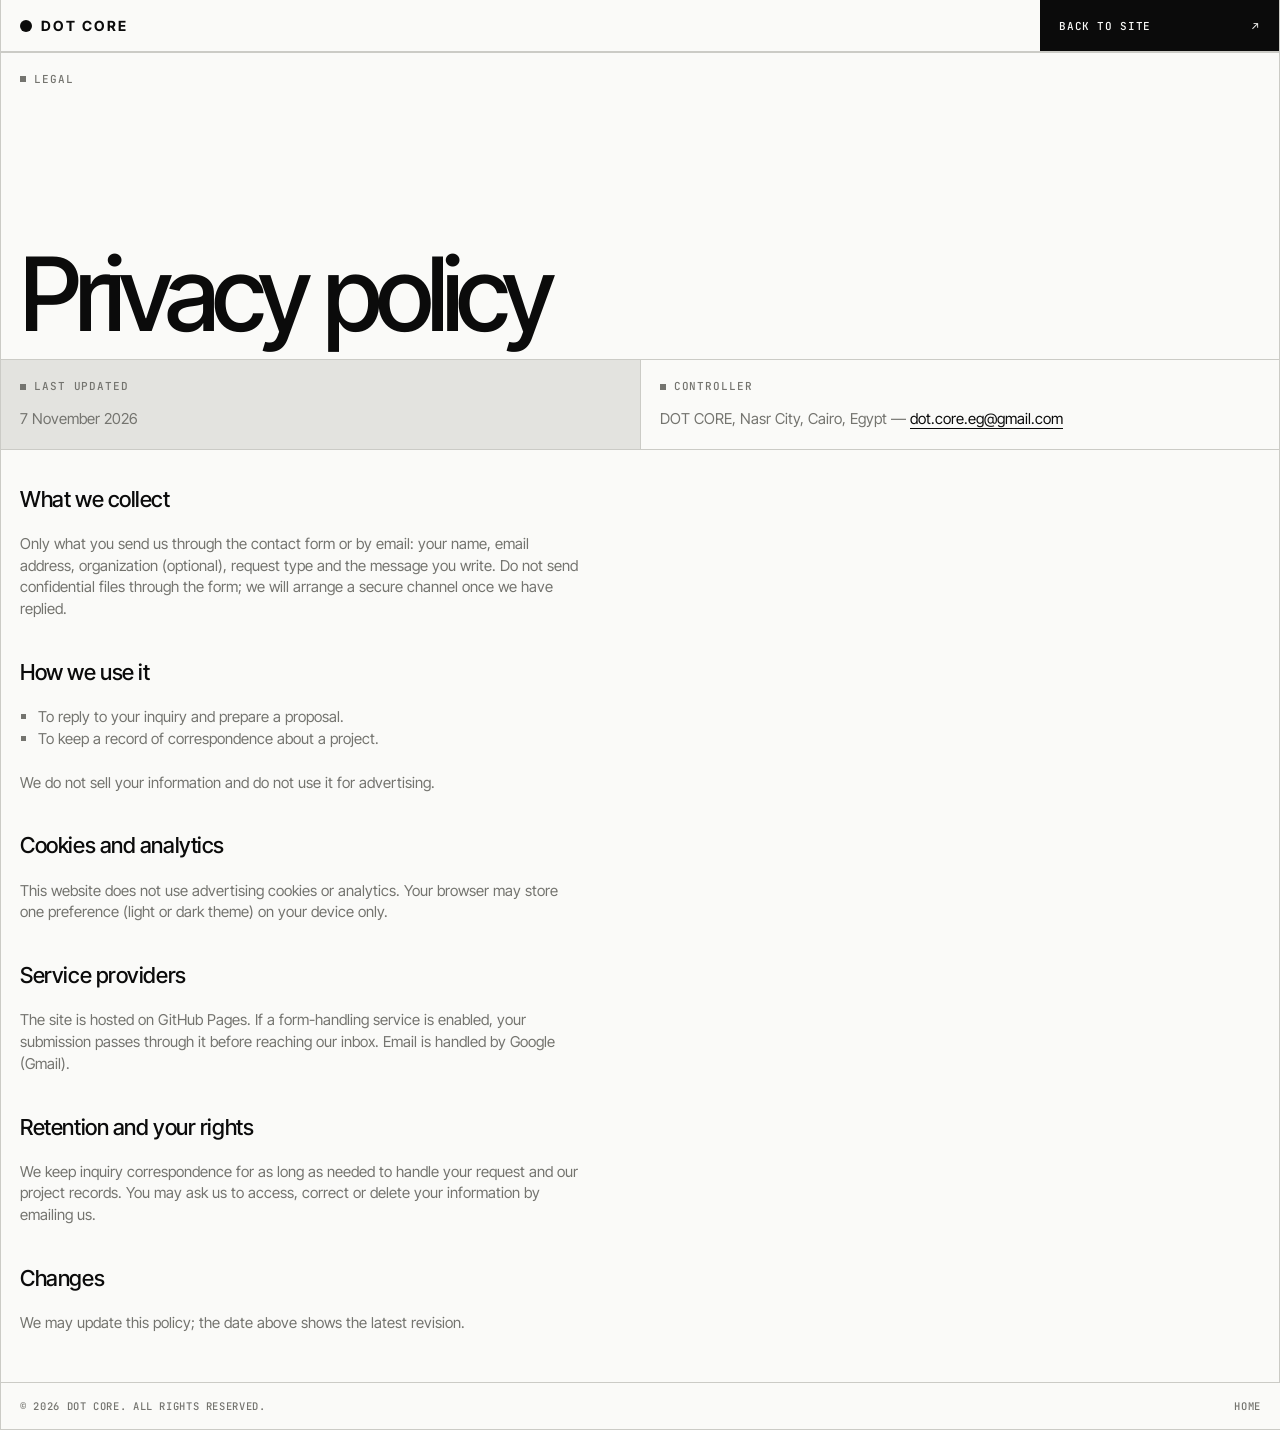
==== privacy.html @ a21b30bb "Add files via upload" ====
<!doctype html>
<html lang="en">
<head>
<meta charset="utf-8">
<meta name="viewport" content="width=device-width, initial-scale=1">
<title>Privacy Policy — DOT CORE</title>
<meta name="description" content="How DOT CORE handles information sent through this website.">
<link rel="canonical" href="https://dotcoreeg.github.io/privacy.html">
<link rel="icon" href="favicon.svg" type="image/svg+xml">
<link rel="preconnect" href="https://fonts.googleapis.com">
<link rel="preconnect" href="https://fonts.gstatic.com" crossorigin>
<link href="https://fonts.googleapis.com/css2?family=Inter+Tight:wght@300;400;500;600;700&family=JetBrains+Mono:wght@400;500&display=swap" rel="stylesheet">
<link rel="stylesheet" href="assets/css/style.css">
<script>try{if(localStorage.getItem('dc-theme')==='dark')document.documentElement.setAttribute('data-theme','dark')}catch(e){}</script>
</head>
<body>
<header class="nav" style="display:flex">
  <div class="nav__c nav__brand" style="flex:1;border-right:0"><a class="brand" href="./" aria-label="DOT CORE home"><span class="brand__dot" aria-hidden="true"></span>DOT CORE</a></div>
  <div class="nav__c nav__end" style="flex:none;width:240px"><a class="nav__contact" href="./">Back to site <b aria-hidden="true">↗</b></a></div>
</header>
<main class="doc">
  <div class="frame">
    <div class="c s4" style="min-height:clamp(220px,24vw,380px);justify-content:space-between"><p class="mono label">Legal</p><h1>Privacy policy</h1></div>
    <div class="c s2 tint"><p class="mono label">Last updated</p><p>7 November 2026</p></div>
    <div class="c s2"><p class="mono label">Controller</p><p>DOT CORE, Nasr City, Cairo, Egypt — <a href="mailto:dot.core.eg@gmail.com" style="border-bottom:1px solid currentColor;color:var(--ink)">dot.core.eg@gmail.com</a></p></div>
    <div class="c s4" style="gap:22px;padding-bottom:48px">
      <h2>What we collect</h2>
      <p>Only what you send us through the contact form or by email: your name, email address, organization (optional), request type and the message you write. Do not send confidential files through the form; we will arrange a secure channel once we have replied.</p>
      <h2>How we use it</h2>
      <ul><li>To reply to your inquiry and prepare a proposal.</li><li>To keep a record of correspondence about a project.</li></ul>
      <p>We do not sell your information and do not use it for advertising.</p>
      <h2>Cookies and analytics</h2>
      <p>This website does not use advertising cookies or analytics. Your browser may store one preference (light or dark theme) on your device only.</p>
      <h2>Service providers</h2>
      <p>The site is hosted on GitHub Pages. If a form-handling service is enabled, your submission passes through it before reaching our inbox. Email is handled by Google (Gmail).</p>
      <h2>Retention and your rights</h2>
      <p>We keep inquiry correspondence for as long as needed to handle your request and our project records. You may ask us to access, correct or delete your information by emailing us.</p>
      <h2>Changes</h2>
      <p>We may update this policy; the date above shows the latest revision.</p>
    </div>
  </div>
</main>
<div class="foot__base"><span>© <span id="yr">2026</span> DOT CORE. All rights reserved.</span><div><a href="./">Home</a></div></div>
<script src="assets/js/main.js" defer></script>
</body>
</html>
---- assets/css/style.css ----
/* DOT CORE — editorial modular-grid system */
:root{
  --bg:#fafaf8; --ink:#0b0b0b; --grey:#e3e3df; --mid:#74746f; --line:#cbcbc6;
  --inv-bg:#0b0b0b; --inv-fg:#fafaf8;
  --head:"Inter Tight",system-ui,-apple-system,"Segoe UI",Roboto,sans-serif;
  --mono:"JetBrains Mono",ui-monospace,Menlo,Consolas,monospace;
  --nav:52px; --pad:clamp(14px,1.5vw,24px);
  --ease:cubic-bezier(.2,.8,.2,1);
}
[data-theme=dark]{
  --bg:#0b0b0b; --ink:#f1f1ee; --grey:#1a1a19; --mid:#8d8d88; --line:#2b2b29;
  --inv-bg:#f1f1ee; --inv-fg:#0b0b0b;
}
*,*::before,*::after{box-sizing:border-box;margin:0;padding:0}
html{scroll-behavior:smooth;scroll-padding-top:var(--nav);-webkit-text-size-adjust:100%}
body{background:var(--bg);color:var(--ink);font:400 15px/1.45 var(--head);-webkit-font-smoothing:antialiased;overflow-x:hidden;transition:background .4s,color .4s}
a{color:inherit;text-decoration:none}
ul,ol{list-style:none}
button{font:inherit;color:inherit;background:none;border:0;cursor:pointer}
img,canvas,svg{display:block;max-width:100%}
::selection{background:var(--ink);color:var(--bg)}
:focus-visible{outline:2px solid var(--ink);outline-offset:3px}
.skip{position:absolute;left:-999px;top:8px;background:var(--inv-bg);color:var(--inv-fg);padding:10px 16px;z-index:200}
.skip:focus{left:8px}

/* ---------- type ---------- */
.mono{font:500 11px/1.3 var(--mono);letter-spacing:.08em;text-transform:uppercase}
.mute{color:var(--mid)}
.display{font:500 clamp(56px,12.2vw,240px)/.86 var(--head);letter-spacing:-.065em}
.title{font:500 clamp(56px,9.4vw,180px)/.86 var(--head);letter-spacing:-.06em}
.lead{font:400 clamp(20px,2vw,32px)/1.18 var(--head);letter-spacing:-.02em}
.big{font:500 clamp(26px,3.1vw,52px)/1.08 var(--head);letter-spacing:-.035em}
.mask{display:block;overflow:hidden;padding-bottom:.2em;margin-bottom:-.2em}
.mask>span{display:block}
.js .mask>span{transform:translateY(112%);transition:transform 1.1s var(--ease)}
.js .mask.in>span{transform:none}
.js .rv{opacity:0;transform:translateY(18px);transition:opacity .8s var(--ease),transform .8s var(--ease)}
.js .rv.in{opacity:1;transform:none}

/* ---------- frame / cells ---------- */
.frame{display:grid;grid-template-columns:repeat(4,minmax(0,1fr));border-top:1px solid var(--line);border-left:1px solid var(--line)}
.frame+.frame{border-top:0}
.c{border-right:1px solid var(--line);border-bottom:1px solid var(--line);padding:var(--pad);position:relative;min-width:0;display:flex;flex-direction:column;gap:14px}
.s2{grid-column:span 2}.s3{grid-column:span 3}.s4{grid-column:span 4}
.end{justify-content:flex-end}.between{justify-content:space-between}
.inv{background:var(--inv-bg);color:var(--inv-fg);border-color:var(--inv-bg)}
.tint{background:var(--grey)}
.c p{max-width:46ch}
.label{display:flex;align-items:center;gap:8px}
.label::before{content:"";width:6px;height:6px;background:currentColor;flex:none}
section{position:relative}

/* ---------- chips / buttons ---------- */
.chip{display:inline-block;font:500 10px/1 var(--mono);letter-spacing:.08em;text-transform:uppercase;border:1px solid currentColor;padding:4px 7px;white-space:nowrap}
.chip--on{background:var(--inv-bg);color:var(--inv-fg);border-color:var(--inv-bg)}
.chip--dash{border-style:dashed;opacity:.65}
.cta-link{display:flex;justify-content:space-between;align-items:center;gap:16px;font:500 11px var(--mono);letter-spacing:.08em;text-transform:uppercase;margin-top:auto;padding-top:14px;transition:gap .3s var(--ease)}
.cta-link b{font-weight:500;font-size:15px;transition:transform .3s var(--ease)}
.cta-link:hover b{transform:translate(3px,-3px)}

/* ---------- nav ---------- */
.nav{position:fixed;inset:0 0 auto 0;height:var(--nav);z-index:90;display:grid;grid-template-columns:repeat(4,minmax(0,1fr));background:var(--bg);border-bottom:1px solid var(--line);border-left:1px solid var(--line);transition:background .4s}
.nav__c{display:flex;align-items:center;padding:0 var(--pad);border-right:1px solid var(--line);min-width:0}
.nav__brand{gap:20px}
.brand{display:flex;align-items:center;gap:9px;font:700 14px var(--head);letter-spacing:.16em}
.brand__dot{width:12px;height:12px;border-radius:50%;background:var(--ink);flex:none}
.nav__time{font:400 11px var(--mono);color:var(--mid)}
.nav__links{gap:clamp(12px,1.4vw,22px);font:400 12px var(--head)}
.nav__links a{position:relative;padding:4px 0}
.nav__links a::after{content:"";position:absolute;left:0;right:0;bottom:0;height:1px;background:currentColor;transform:scaleX(0);transform-origin:left;transition:transform .35s var(--ease)}
.nav__links a:hover::after{transform:scaleX(1)}
.nav__end{padding:0;justify-content:space-between}
.theme{display:flex;align-items:center;justify-content:center;width:56px;height:100%;border-right:1px solid var(--line)}
.theme i{width:22px;height:12px;border:1px solid var(--ink);border-radius:99px;position:relative}
.theme i::after{content:"";position:absolute;top:1px;left:1px;width:8px;height:8px;border-radius:50%;background:var(--ink);transition:transform .35s var(--ease)}
[data-theme=dark] .theme i::after{transform:translateX(10px)}
.nav__contact{flex:1;height:100%;display:flex;align-items:center;justify-content:space-between;padding:0 var(--pad);background:var(--inv-bg);color:var(--inv-fg);font:500 11px var(--mono);letter-spacing:.06em;text-transform:uppercase}
.nav__contact b{font-weight:500;transition:transform .3s var(--ease)}
.nav__contact:hover b{transform:translate(3px,-3px)}
.burger{display:none;width:56px;height:100%;position:relative;border-left:1px solid var(--line)}
.burger span{position:absolute;left:18px;right:18px;height:1.5px;background:var(--ink);transition:transform .3s,top .3s}
.burger span:first-child{top:21px}.burger span:last-child{top:29px}
.burger[aria-expanded=true] span:first-child{top:25px;transform:rotate(45deg)}
.burger[aria-expanded=true] span:last-child{top:25px;transform:rotate(-45deg)}

/* ---------- halftone art ---------- */
.art{padding:0;overflow:hidden;color:var(--ink);background:var(--bg)}
.art canvas{position:absolute;inset:0;width:100%;height:100%}

/* ---------- hero ---------- */
.hero{margin-top:var(--nav)}
.hero .frame{min-height:calc(100svh - var(--nav));grid-template-rows:minmax(0,1.5fr) minmax(190px,.8fr) minmax(0,1.2fr)}
.h-a{grid-column:span 3}
.h-art{grid-column:4;grid-row:1/3}
.h-c1{grid-column:1}
.h-b2{grid-column:2}
.h-b3{grid-column:3}
.h-c2{grid-column:span 3}
.hero .display{margin-top:auto}
.hero__sub{font:400 clamp(14px,1.05vw,17px)/1.35 var(--head);letter-spacing:-.005em}
.ticker{overflow:hidden;padding:0;justify-content:flex-start}
.ticker .label{padding:var(--pad) var(--pad) 0}
.ticker__row{display:flex;white-space:nowrap;margin:auto 0 var(--pad);width:max-content;animation:mq 26s linear infinite}
.ticker__row span{font:500 clamp(22px,2.2vw,34px) var(--head);letter-spacing:-.03em;padding:0 22px;display:inline-flex;align-items:center;gap:44px}
.ticker__row span::after{content:"";width:7px;height:7px;border-radius:50%;background:currentColor;opacity:.4}
@keyframes mq{to{transform:translateX(-50%)}}
.scrollcue{display:flex;justify-content:space-between;align-items:flex-end;height:100%}
.scrollcue i{display:block;width:1px;height:42px;background:currentColor;transform-origin:top;animation:cue 2s var(--ease) infinite}
@keyframes cue{0%{transform:scaleY(0)}60%{transform:scaleY(1)}100%{transform:scaleY(1);opacity:0}}
.hero .h-c2 .display{text-align:right;align-self:flex-end;margin-top:auto}

/* ---------- stats ---------- */
.stat{min-height:clamp(210px,22vw,360px);justify-content:space-between}
.stat .num{font:500 clamp(80px,12vw,220px)/.8 var(--head);letter-spacing:-.07em;font-variant-numeric:tabular-nums}
.stat .mono{max-width:26ch}

/* ---------- section titles ---------- */
.head-c{min-height:clamp(240px,26vw,440px);justify-content:space-between}
.head-c .title{margin-top:auto}

/* ---------- about ---------- */
.statement{min-height:clamp(240px,26vw,440px);justify-content:space-between}
.statement .big{max-width:20ch;font-size:clamp(28px,3.5vw,60px)}
.statement .big em{font-style:normal;color:var(--mid)}
.mv{min-height:clamp(220px,20vw,320px);justify-content:space-between}
.mv .lead{max-width:28ch}
.pr{min-height:240px;justify-content:space-between;transition:background .35s,color .35s}
.pr:hover{background:var(--inv-bg);color:var(--inv-fg)}
.pr h3{font:500 20px/1.1 var(--head);letter-spacing:-.02em}
.pr p{font-size:14px;opacity:.75}

/* ---------- cores ---------- */
.corerow .c{min-height:clamp(260px,24vw,340px);transition:background .4s,color .4s,border-color .4s}
.corerow:hover .c{background:var(--inv-bg);color:var(--inv-fg);border-color:var(--inv-bg)}
.corerow:hover .chip--on{background:var(--inv-fg);color:var(--inv-bg);border-color:var(--inv-fg)}
.corerow h3{font:500 clamp(30px,3.4vw,56px)/.95 var(--head);letter-spacing:-.045em;margin-top:auto}
.corerow .n{font:400 11px var(--mono);letter-spacing:.08em}
.corerow ul{display:flex;flex-direction:column;gap:7px;font:500 11px/1.3 var(--mono);letter-spacing:.06em;text-transform:uppercase;margin-top:auto}
.corerow ul li{display:flex;gap:8px}
.corerow ul li::before{content:"";width:5px;height:5px;background:currentColor;margin-top:4px;flex:none}
.corerow p{font-size:15px}
.corerow .proj{font:inherit;text-transform:none;letter-spacing:normal}
.corerow .proj li::before{display:none}
.proj{display:flex;flex-direction:column;gap:10px;margin-top:auto}
.proj li{display:flex;justify-content:space-between;gap:10px;align-items:baseline;border-top:1px solid currentColor;border-color:color-mix(in srgb,currentColor 25%,transparent);padding-top:9px;font-size:14px;letter-spacing:-.01em}
.proj li span{opacity:.5;font:400 11px var(--mono)}
.proj-ph{opacity:.9}

/* ---------- process ---------- */
.step .c{min-height:130px;transition:background .35s,color .35s}
.step:hover .c{background:var(--grey)}
.step h3{font:500 clamp(22px,2.4vw,40px)/1 var(--head);letter-spacing:-.04em}
.step p{font-size:15px;max-width:44ch}

/* ---------- support ---------- */
.support .big{max-width:16ch;font-size:clamp(32px,4.4vw,76px)}

/* ---------- partners ---------- */
.logos{grid-template-columns:repeat(4,minmax(0,1fr))}
.logo{aspect-ratio:16/9;align-items:center;justify-content:center;gap:8px;text-align:center;transition:background .35s,color .35s}
.logo b{font:500 clamp(16px,1.6vw,24px) var(--head);letter-spacing:-.03em;opacity:.35;transition:opacity .35s,transform .35s var(--ease)}
.logo:hover{background:var(--inv-bg);color:var(--inv-fg)}
.logo:hover b{opacity:1;transform:scale(1.04)}
.list a,.list div.li{display:grid;grid-template-columns:1fr auto;align-items:end;gap:14px;border-bottom:1px solid var(--line);padding:clamp(14px,1.6vw,22px) var(--pad);margin:0 calc(var(--pad)*-1);transition:background .3s,color .3s,padding-left .35s var(--ease)}
.list>:last-child{border-bottom:0}
.list .li:hover{background:var(--inv-bg);color:var(--inv-fg);padding-left:calc(var(--pad) + 10px)}
.list h3{font:500 clamp(24px,2.8vw,44px)/1 var(--head);letter-spacing:-.04em}
.list-c{padding-top:0;padding-bottom:0;gap:0;justify-content:flex-start}

/* ---------- team ---------- */
.team{align-items:start}
.person{padding:0;gap:0;border-bottom:0}
.person:nth-child(1){margin-top:0}
.person:nth-child(2){margin-top:clamp(40px,6vw,110px)}
.person:nth-child(3){margin-top:clamp(80px,12vw,220px)}
.person:nth-child(4){margin-top:clamp(40px,6vw,110px)}
.person__ph{aspect-ratio:4/5;position:relative;overflow:hidden;color:var(--ink);background:var(--grey)}
.person__ph canvas{position:absolute;inset:0;width:100%;height:100%;transition:transform 1.2s var(--ease)}
.person:hover canvas{transform:scale(1.06)}
.person .role{position:absolute;top:0;right:0;background:var(--bg);color:var(--ink);padding:5px 8px;font:500 9.5px var(--mono);letter-spacing:.08em;text-transform:uppercase;z-index:2;border-left:1px solid var(--line);border-bottom:1px solid var(--line)}
.person__bar{display:flex;justify-content:space-between;align-items:flex-end;padding:14px var(--pad) 16px;background:var(--inv-bg);color:var(--inv-fg);min-height:74px;transition:background .3s}
.person__bar h3{font:500 16px/1.05 var(--head);letter-spacing:-.02em}
.team-wrap{padding-bottom:clamp(60px,10vw,200px);border-bottom:1px solid var(--line);border-left:1px solid var(--line)}
.team-wrap .frame{border-left:0}

/* ---------- voices ---------- */
.slider{overflow:hidden;padding:0}
.slides{display:flex;transition:transform .9s var(--ease)}
.slide{flex:0 0 100%;padding:var(--pad);min-height:clamp(340px,36vw,560px);display:grid;grid-template-columns:repeat(4,minmax(0,1fr));gap:var(--pad)}
.slide blockquote{grid-column:1/-2;font:500 clamp(26px,3.6vw,62px)/1.04 var(--head);letter-spacing:-.045em;align-self:center;max-width:20ch}
.slide figcaption{grid-column:-2;align-self:end;display:flex;flex-direction:column;gap:6px}
.slide figcaption b{font:500 18px var(--head);letter-spacing:-.02em}
.slider__ctl{display:flex;justify-content:space-between;align-items:center;border-top:1px solid var(--line)}
.slider__ctl>*{padding:16px var(--pad)}
.slider__btns{display:flex;padding:0!important}
.slider__btns button{width:72px;height:52px;border-left:1px solid var(--line);font-size:18px;transition:background .3s,color .3s}
.slider__btns button:hover{background:var(--inv-bg);color:var(--inv-fg)}
.dots{display:flex;gap:8px;align-items:center}
.dots button{width:26px;height:2px;background:var(--line);padding:0;position:relative}
.dots button[aria-current=true]{background:var(--ink)}
.dots button::after{content:"";position:absolute;inset:-12px 0}

/* ---------- faq ---------- */
details{border-bottom:1px solid var(--line)}
details:first-child{border-top:1px solid var(--line)}
summary{list-style:none;cursor:pointer;display:flex;justify-content:space-between;gap:20px;padding:20px 0;font:500 clamp(18px,1.5vw,24px)/1.1 var(--head);letter-spacing:-.025em}
summary::-webkit-details-marker{display:none}
summary::after{content:"+";font:300 26px/1 var(--head);transition:transform .3s}
details[open] summary::after{transform:rotate(45deg)}
details p{padding:0 40px 22px 0;color:var(--mid);max-width:58ch}

/* ---------- contact ---------- */
.cta{position:relative;border-left:1px solid var(--line);border-bottom:1px solid var(--line);overflow:hidden;min-height:clamp(480px,52vw,780px);display:flex;flex-direction:column;justify-content:flex-end;padding:var(--pad);color:var(--ink)}
.cta canvas{position:absolute;inset:0;width:100%;height:100%}
.cta__words{position:relative;display:flex;flex-direction:column;align-items:flex-start;gap:0}
.cta__words span{display:inline-block;font:500 clamp(48px,10vw,190px)/.98 var(--head);letter-spacing:-.05em;text-transform:uppercase;padding:0 .12em;background:var(--bg);color:var(--ink)}
.cta__words span.dk{background:var(--inv-bg);color:var(--inv-fg)}
.cta__words .row2{align-self:flex-end}
form{display:grid;grid-template-columns:1fr 1fr;gap:0}
.field{display:flex;flex-direction:column;gap:6px;border-bottom:1px solid var(--line);padding:14px 0}
.field.full{grid-column:1/-1}
.field:nth-child(odd):not(.full){padding-right:16px}
.field:nth-child(even):not(.full){padding-left:16px;border-left:1px solid var(--line)}
.field label{font:500 10.5px var(--mono);letter-spacing:.08em;text-transform:uppercase;color:var(--mid)}
.field input,.field select,.field textarea{font:400 18px/1.3 var(--head);letter-spacing:-.01em;color:var(--ink);background:transparent;border:0;outline:0;width:100%;border-radius:0;appearance:none}
.field textarea{resize:vertical;min-height:110px}
.field:focus-within{background:color-mix(in srgb,var(--ink) 4%,transparent)}
.field select{background-image:linear-gradient(45deg,transparent 50%,currentColor 50%),linear-gradient(135deg,currentColor 50%,transparent 50%);background-position:calc(100% - 10px) 55%,calc(100% - 5px) 55%;background-size:5px 5px;background-repeat:no-repeat}
.field select option{color:#000}
.hp{position:absolute;left:-9999px;opacity:0}
.submit{grid-column:1/-1;display:flex;justify-content:space-between;align-items:center;gap:16px;background:var(--inv-bg);color:var(--inv-fg);padding:18px var(--pad);margin:16px calc(var(--pad)*-1) calc(var(--pad)*-1);font:500 12px var(--mono);letter-spacing:.08em;text-transform:uppercase;transition:opacity .3s}
.submit:disabled{opacity:.5;cursor:wait}
.status{grid-column:1/-1;padding-top:12px;font:500 12px var(--mono);letter-spacing:.04em;min-height:1.5em}
.status.err{color:#d23a2a}
.info dt{font:500 10.5px var(--mono);letter-spacing:.08em;text-transform:uppercase;color:var(--mid);margin-bottom:4px}
.info dd{font:500 20px/1.15 var(--head);letter-spacing:-.025em;margin-bottom:22px}
.info dd a{border-bottom:1px solid currentColor}

/* ---------- footer ---------- */
.foot .tag{font:500 clamp(34px,5vw,86px)/.9 var(--head);letter-spacing:-.055em;margin-top:auto}
.foot nav ul{display:flex;flex-direction:column;gap:6px;font-size:14px}
.foot nav a:hover{text-decoration:underline;text-underline-offset:3px}
.clocks{display:grid;grid-template-columns:1fr 1fr;gap:10px 18px}
.clk{display:flex;justify-content:space-between;align-items:baseline;border-bottom:1px solid var(--line);padding-bottom:6px}
.clk time{font:500 13px var(--mono)}
.clk span{font:500 10.5px var(--mono);letter-spacing:.08em;text-transform:uppercase;color:var(--mid)}
.foot__base{display:flex;flex-wrap:wrap;justify-content:space-between;gap:12px 24px;padding:16px var(--pad);border-left:1px solid var(--line);border-bottom:1px solid var(--line);font:500 10.5px var(--mono);letter-spacing:.06em;text-transform:uppercase;color:var(--mid)}
.foot__base a:hover{color:var(--ink)}
.foot__base div{display:flex;gap:20px;flex-wrap:wrap}

/* ---------- privacy page ---------- */
.doc{margin-top:var(--nav)}
.doc h1{font:500 clamp(48px,8vw,140px)/.9 var(--head);letter-spacing:-.06em}
.doc h2{font:500 22px/1.1 var(--head);letter-spacing:-.02em;margin-top:18px}
.doc p,.doc li{color:var(--mid);max-width:62ch}
.doc li{list-style:square;margin-left:18px}

/* ---------- responsive ---------- */
@media(max-width:1100px){
  .nav{display:flex;justify-content:space-between}
  .nav__gap{display:none}
  .nav__brand{flex:1;border-right:0}
  .nav__end{flex:none}
  .nav__contact{display:none}
  .burger{display:block}
  .nav__links{position:fixed;inset:var(--nav) 0 0 0;background:var(--bg);flex-direction:column;align-items:flex-start;justify-content:flex-start;gap:0;padding:12px var(--pad);transform:translateY(-110%);visibility:hidden;transition:transform .5s var(--ease),visibility 0s .5s;border-right:0;font:500 clamp(34px,9vw,64px)/1 var(--head);letter-spacing:-.05em;overflow:auto}
  .nav__links.open{transform:none;visibility:visible;transition:transform .5s var(--ease)}
  .nav__links a{width:100%;padding:16px 0;border-bottom:1px solid var(--line)}
  .nav__links a::after{display:none}
}
@media(max-width:1000px){
  .frame{grid-template-columns:repeat(2,minmax(0,1fr))}
  .s3,.s4{grid-column:span 2}
  .hero .frame{grid-template-rows:none}
  .h-a,.h-art,.h-c1,.h-c2{grid-column:span 2;grid-row:auto}
  .h-a{min-height:56svh}
  .h-art{min-height:60vw}
  .h-c1,.h-b2{grid-column:span 1}
  .h-c2{min-height:40vw}
  .h-b3{grid-column:span 2}
  .logos{grid-template-columns:repeat(2,minmax(0,1fr))}
  .slide{grid-template-columns:1fr 1fr}
  .slide blockquote{grid-column:1/-1}
  .slide figcaption{grid-column:1/-1}
  .person:nth-child(n){margin-top:0}
  .person:nth-child(even){margin-top:60px}
  .team-wrap{padding-bottom:60px}
  .corerow .c:nth-child(n+3){min-height:200px}
}
@media(max-width:640px){
  body{font-size:15px}
  .frame{grid-template-columns:minmax(0,1fr)}
  .s2,.s3,.s4,.h-a,.h-art,.h-c1,.h-b2,.h-b3,.h-c2{grid-column:1}
  .stat{min-height:190px}
  form{grid-template-columns:1fr}
  .field:nth-child(n):not(.full){padding-left:0;padding-right:0;border-left:0}
  .team.frame{grid-template-columns:1fr 1fr}
  .team .person{grid-column:auto}
  .person:nth-child(even){margin-top:40px}
  .person .role{font-size:8.5px}
  .person__bar{padding:10px 10px 12px;min-height:62px}
  .person__bar h3{font-size:13px}
  .clocks{grid-template-columns:1fr 1fr}
  .corerow .c{min-height:200px}
  .step .c.s2{grid-column:1}
  .nav__time{display:none}
}
@media(prefers-reduced-motion:reduce){
  html{scroll-behavior:auto}
  .js .mask>span,.js .rv{transform:none;opacity:1;transition:none}
  .ticker__row,.scrollcue i{animation:none}
}
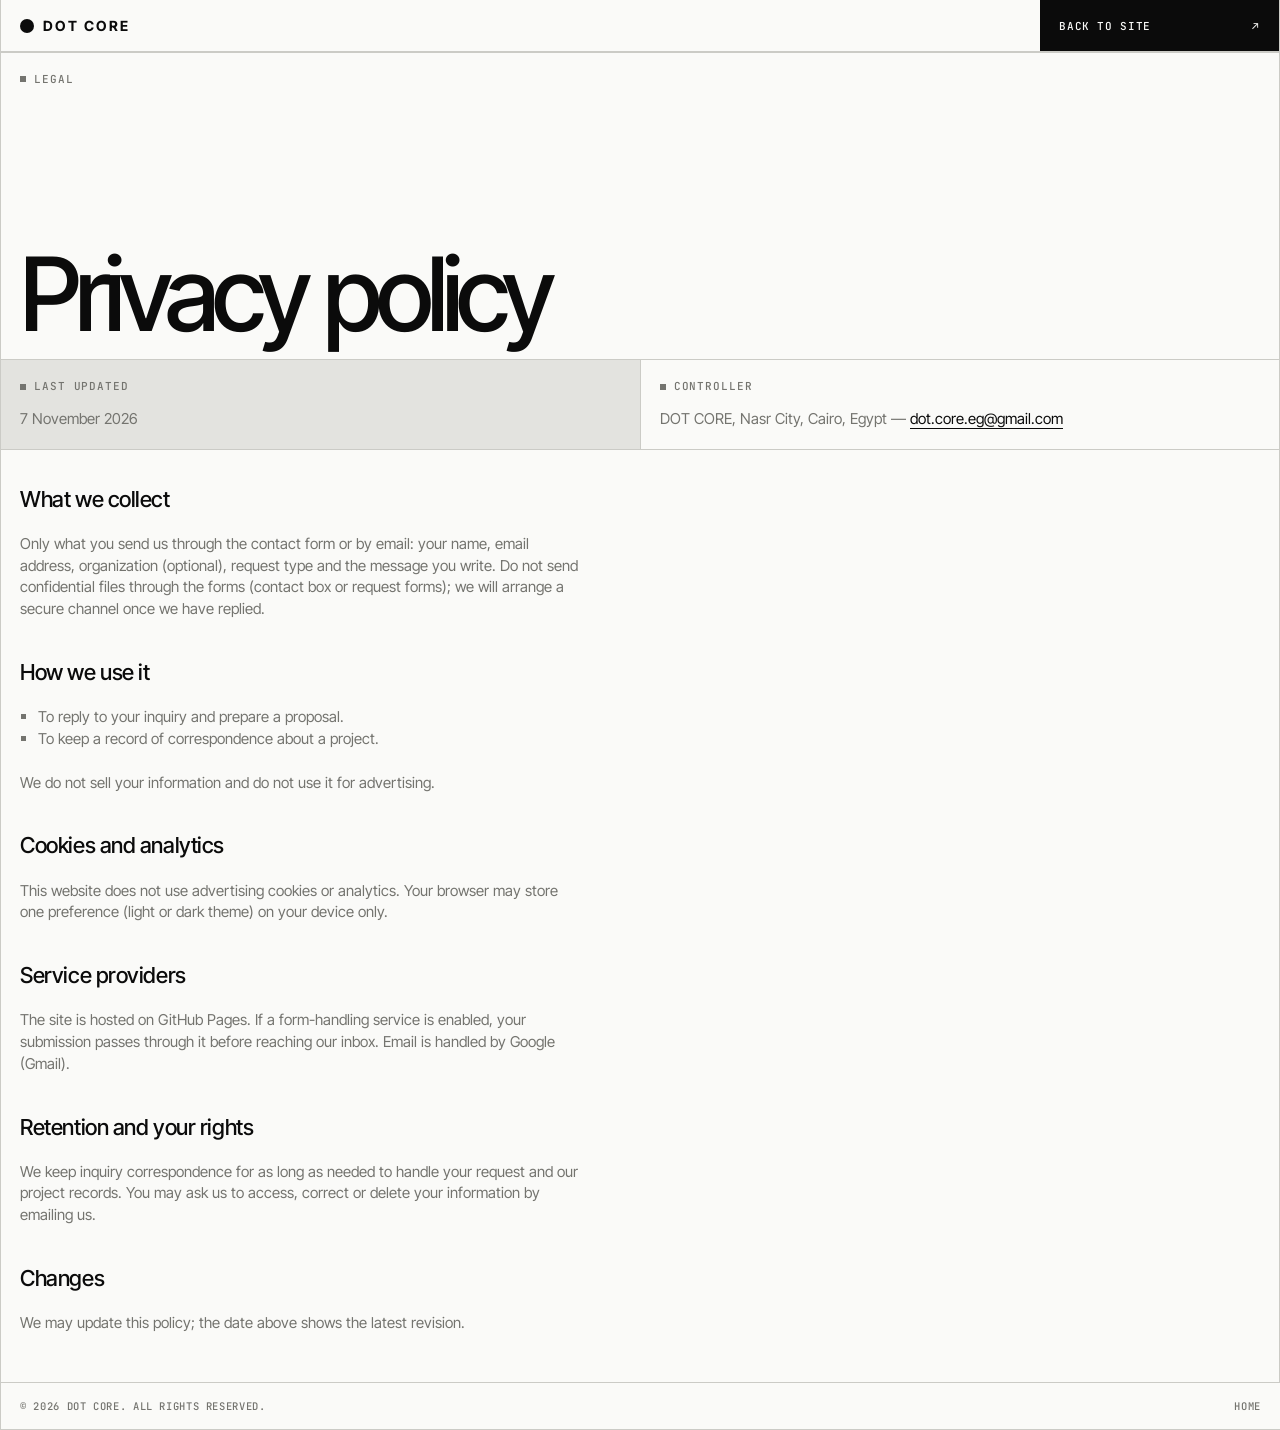
==== commit a58e1d65: "Add files via upload" ====
--- a/privacy.html
+++ b/privacy.html
@@ -25,7 +25,7 @@
     <div class="c s2"><p class="mono label">Controller</p><p>DOT CORE, Nasr City, Cairo, Egypt — <a href="mailto:dot.core.eg@gmail.com" style="border-bottom:1px solid currentColor;color:var(--ink)">dot.core.eg@gmail.com</a></p></div>
     <div class="c s4" style="gap:22px;padding-bottom:48px">
       <h2>What we collect</h2>
-      <p>Only what you send us through the contact form or by email: your name, email address, organization (optional), request type and the message you write. Do not send confidential files through the form; we will arrange a secure channel once we have replied.</p>
+      <p>Only what you send us through the contact form or by email: your name, email address, organization (optional), request type and the message you write. Do not send confidential files through the forms (contact box or request forms); we will arrange a secure channel once we have replied.</p>
       <h2>How we use it</h2>
       <ul><li>To reply to your inquiry and prepare a proposal.</li><li>To keep a record of correspondence about a project.</li></ul>
       <p>We do not sell your information and do not use it for advertising.</p>
--- a/assets/css/style.css
+++ b/assets/css/style.css
@@ -6,6 +6,7 @@
   --mono:"JetBrains Mono",ui-monospace,Menlo,Consolas,monospace;
   --nav:52px; --pad:clamp(14px,1.5vw,24px);
   --ease:cubic-bezier(.2,.8,.2,1);
+  --accent:var(--ink); /* strictly monochrome identity */
 }
 [data-theme=dark]{
   --bg:#0b0b0b; --ink:#f1f1ee; --grey:#1a1a19; --mid:#8d8d88; --line:#2b2b29;
@@ -26,8 +27,8 @@
 /* ---------- type ---------- */
 .mono{font:500 11px/1.3 var(--mono);letter-spacing:.08em;text-transform:uppercase}
 .mute{color:var(--mid)}
-.display{font:500 clamp(56px,12.2vw,240px)/.86 var(--head);letter-spacing:-.065em}
-.title{font:500 clamp(56px,9.4vw,180px)/.86 var(--head);letter-spacing:-.06em}
+.display{font:500 clamp(56px,12.2vw,240px)/.86 var(--head);letter-spacing:-.05em}
+.title{font:500 clamp(56px,9.4vw,180px)/.86 var(--head);letter-spacing:-.045em}
 .lead{font:400 clamp(20px,2vw,32px)/1.18 var(--head);letter-spacing:-.02em}
 .big{font:500 clamp(26px,3.1vw,52px)/1.08 var(--head);letter-spacing:-.035em}
 .mask{display:block;overflow:hidden;padding-bottom:.2em;margin-bottom:-.2em}
@@ -63,7 +64,7 @@
 .nav__c{display:flex;align-items:center;padding:0 var(--pad);border-right:1px solid var(--line);min-width:0}
 .nav__brand{gap:20px}
 .brand{display:flex;align-items:center;gap:9px;font:700 14px var(--head);letter-spacing:.16em}
-.brand__dot{width:12px;height:12px;border-radius:50%;background:var(--ink);flex:none}
+.brand__dot{width:14px;height:14px;border-radius:50%;background:var(--ink);flex:none}
 .nav__time{font:400 11px var(--mono);color:var(--mid)}
 .nav__links{gap:clamp(12px,1.4vw,22px);font:400 12px var(--head)}
 .nav__links a{position:relative;padding:4px 0}
@@ -100,7 +101,7 @@
 .hero__sub{font:400 clamp(14px,1.05vw,17px)/1.35 var(--head);letter-spacing:-.005em}
 .ticker{overflow:hidden;padding:0;justify-content:flex-start}
 .ticker .label{padding:var(--pad) var(--pad) 0}
-.ticker__row{display:flex;white-space:nowrap;margin:auto 0 var(--pad);width:max-content;animation:mq 26s linear infinite}
+.ticker__row{display:flex;white-space:nowrap;margin:0;width:max-content;animation:mq 26s linear infinite}
 .ticker__row span{font:500 clamp(22px,2.2vw,34px) var(--head);letter-spacing:-.03em;padding:0 22px;display:inline-flex;align-items:center;gap:44px}
 .ticker__row span::after{content:"";width:7px;height:7px;border-radius:50%;background:currentColor;opacity:.4}
 @keyframes mq{to{transform:translateX(-50%)}}
@@ -171,16 +172,16 @@
 .team{align-items:start}
 .person{padding:0;gap:0;border-bottom:0}
 .person:nth-child(1){margin-top:0}
-.person:nth-child(2){margin-top:clamp(40px,6vw,110px)}
-.person:nth-child(3){margin-top:clamp(80px,12vw,220px)}
-.person:nth-child(4){margin-top:clamp(40px,6vw,110px)}
+.person:nth-child(2){margin-top:0}
+.person:nth-child(3){margin-top:0}
+.person:nth-child(4){margin-top:0}
 .person__ph{aspect-ratio:4/5;position:relative;overflow:hidden;color:var(--ink);background:var(--grey)}
 .person__ph canvas{position:absolute;inset:0;width:100%;height:100%;transition:transform 1.2s var(--ease)}
 .person:hover canvas{transform:scale(1.06)}
 .person .role{position:absolute;top:0;right:0;background:var(--bg);color:var(--ink);padding:5px 8px;font:500 9.5px var(--mono);letter-spacing:.08em;text-transform:uppercase;z-index:2;border-left:1px solid var(--line);border-bottom:1px solid var(--line)}
 .person__bar{display:flex;justify-content:space-between;align-items:flex-end;padding:14px var(--pad) 16px;background:var(--inv-bg);color:var(--inv-fg);min-height:74px;transition:background .3s}
 .person__bar h3{font:500 16px/1.05 var(--head);letter-spacing:-.02em}
-.team-wrap{padding-bottom:clamp(60px,10vw,200px);border-bottom:1px solid var(--line);border-left:1px solid var(--line)}
+.team-wrap{padding-bottom:0;border-bottom:1px solid var(--line);border-left:1px solid var(--line)}
 .team-wrap .frame{border-left:0}
 
 /* ---------- voices ---------- */
@@ -231,7 +232,7 @@
 .submit{grid-column:1/-1;display:flex;justify-content:space-between;align-items:center;gap:16px;background:var(--inv-bg);color:var(--inv-fg);padding:18px var(--pad);margin:16px calc(var(--pad)*-1) calc(var(--pad)*-1);font:500 12px var(--mono);letter-spacing:.08em;text-transform:uppercase;transition:opacity .3s}
 .submit:disabled{opacity:.5;cursor:wait}
 .status{grid-column:1/-1;padding-top:12px;font:500 12px var(--mono);letter-spacing:.04em;min-height:1.5em}
-.status.err{color:#d23a2a}
+.status.err{color:var(--ink);text-decoration:underline;text-underline-offset:3px}
 .info dt{font:500 10.5px var(--mono);letter-spacing:.08em;text-transform:uppercase;color:var(--mid);margin-bottom:4px}
 .info dd{font:500 20px/1.15 var(--head);letter-spacing:-.025em;margin-bottom:22px}
 .info dd a{border-bottom:1px solid currentColor}
@@ -283,8 +284,6 @@
   .slide blockquote{grid-column:1/-1}
   .slide figcaption{grid-column:1/-1}
   .person:nth-child(n){margin-top:0}
-  .person:nth-child(even){margin-top:60px}
-  .team-wrap{padding-bottom:60px}
   .corerow .c:nth-child(n+3){min-height:200px}
 }
 @media(max-width:640px){
@@ -296,7 +295,6 @@
   .field:nth-child(n):not(.full){padding-left:0;padding-right:0;border-left:0}
   .team.frame{grid-template-columns:1fr 1fr}
   .team .person{grid-column:auto}
-  .person:nth-child(even){margin-top:40px}
   .person .role{font-size:8.5px}
   .person__bar{padding:10px 10px 12px;min-height:62px}
   .person__bar h3{font-size:13px}
@@ -310,3 +308,319 @@
   .js .mask>span,.js .rv{transform:none;opacity:1;transition:none}
   .ticker__row,.scrollcue i{animation:none}
 }
+
+/* ======================= v4 ======================= */
+.sr{position:absolute;width:1px;height:1px;overflow:hidden;clip:rect(0 0 0 0);white-space:nowrap}
+.dark{--bg:#141414;--ink:#f1f1ee;--grey:#232322;--mid:#8f8f8a;--line:#2e2e2c;--inv-bg:#f1f1ee;--inv-fg:#0b0b0b;background:var(--bg);color:var(--ink)}
+.dark .art,.dark .person__ph{background:var(--bg)}
+
+/* nav hover box + contact button */
+.nav__links a{padding:5px 8px;margin:0 -8px;transition:background .25s,color .25s}
+.nav__links a::after{display:none}
+.nav__links a:hover{background:var(--inv-bg);color:var(--inv-fg)}
+button.nav__contact{border:0;cursor:pointer;text-align:left;width:auto}
+
+/* hero v4 */
+.display{font-size:clamp(46px,8.6vw,170px)}
+.display--xl{font-size:clamp(56px,12.4vw,240px)}
+.hero .frame{grid-template-rows:none}
+.hx-1,.hx-b1,.hx-b2,.hx-m,.hx-x{min-width:0}
+.hx-b1,.hx-b2{min-height:260px}
+.hx-b2 .ticker{margin:0 calc(var(--pad)*-1);padding:0;overflow:hidden}
+.hx-b2 .ticker__row{margin:0;animation-duration:22s}
+.hx-b2 .ticker__row span{font-size:clamp(20px,1.8vw,28px)}
+.hx-x{justify-content:flex-end;align-items:flex-end;text-align:right}
+.hx-x .display{margin:0}
+@media(min-width:1001px){
+  .hero .frame{grid-template-rows:minmax(210px,.8fr) minmax(330px,1.5fr) minmax(170px,.75fr);min-height:calc(100svh - var(--nav))}
+  .hx-1{grid-column:1/3;grid-row:1}
+  .hx-a1{grid-column:3/5;grid-row:1}
+  .hx-a2{grid-column:1/3;grid-row:2}
+  .hx-b1{grid-column:3;grid-row:2}
+  .hx-b2{grid-column:4;grid-row:2}
+  .hx-m{grid-column:1;grid-row:3}
+  .hx-x{grid-column:2/5;grid-row:3}
+}
+@media(max-width:1000px){
+  .hx-1,.hx-a1,.hx-a2,.hx-x{grid-column:span 2}
+  .hx-1{min-height:44svh}
+  .hx-a1,.hx-a2{min-height:56vw}
+  .hx-b1,.hx-b2{grid-column:span 1}
+  .hx-m{grid-column:span 2;min-height:90px}
+}
+@media(max-width:640px){
+  .hx-1,.hx-a1,.hx-a2,.hx-x,.hx-b1,.hx-b2,.hx-m{grid-column:1}
+  .hx-a1,.hx-a2{min-height:70vw}
+  .hx-b1,.hx-b2{min-height:230px}
+}
+
+/* stats bigger */
+.stat{min-height:clamp(240px,26vw,440px)}
+.stat .num{font-size:clamp(96px,15vw,280px)}
+
+/* cores v4 */
+.corerow .c{min-height:clamp(340px,30vw,440px)}
+.cr-top{display:flex;justify-content:space-between;align-items:center}
+.cr-1 h3{margin-top:0;font-size:clamp(28px,3vw,50px)}
+.ill{width:min(62%,230px);aspect-ratio:1;margin:auto auto 0 0}
+.corerow:hover .ill{transform:rotate(-3deg) scale(1.04)}
+.ill{transition:transform .8s var(--ease)}
+.js .draw *{stroke-dasharray:1;stroke-dashoffset:1;transition:stroke-dashoffset 2.4s var(--ease)}
+.js .draw.in *{stroke-dashoffset:0}
+.spin ellipse{transform-origin:100px 100px;animation:spinE 7s ease-in-out infinite alternate}
+.spin ellipse:nth-of-type(1),.spin ellipse:nth-of-type(2){animation:none}
+.spin ellipse:nth-of-type(3){animation-delay:-2s}
+.spin ellipse:nth-of-type(4){animation-delay:-4s}
+@keyframes spinE{from{transform:scaleX(.06)}to{transform:scaleX(1)}}
+.cr-2 p{max-width:34ch}
+.cr-2 ul{margin-top:auto}
+.cr-3 .proj{margin-top:20px}
+.cr-3 .proj li{font-size:clamp(18px,1.6vw,26px);padding:14px 0;letter-spacing:-.03em}
+
+/* partners/list inside dark */
+.dark .logo b{opacity:.4}
+
+/* team */
+.team-wrap .person__bar{transition:background .3s,color .3s}
+.person:hover .person__bar{background:var(--grey);color:var(--ink)}
+
+/* voices v4 */
+.slide{padding:0;gap:0;min-height:clamp(420px,36vw,600px);grid-template-columns:repeat(4,minmax(0,1fr))}
+.slide>*{border-right:1px solid var(--line);padding:var(--pad)}
+.slide__ph{padding:0!important;position:relative;color:var(--ink);background:var(--grey);min-height:320px}
+.slide__ph canvas{position:absolute;inset:0;width:100%;height:100%}
+.slide blockquote{grid-column:2/4;max-width:none;font-size:clamp(24px,3.2vw,56px);align-self:stretch;display:flex;align-items:center;border-right:1px solid var(--line)}
+.slide figcaption{grid-column:4;align-self:stretch;justify-content:flex-start;gap:4px;border-right:0}
+.slide figcaption p:not(.mono){font:500 18px var(--head);letter-spacing:-.02em;margin-bottom:14px}
+.slider__ctl{border-top:1px solid var(--line)}
+
+/* contact CTA v4 */
+.quick{position:relative;display:flex;align-self:flex-end;width:min(100%,720px);margin-top:0;z-index:2}
+.quick input{flex:1;min-width:0;border:0;outline:0;background:var(--bg);color:var(--ink);font:400 clamp(16px,1.6vw,22px) var(--head);padding:20px var(--pad);border-radius:0}
+.quick input::placeholder{color:var(--mid)}
+.quick button{width:clamp(64px,7vw,96px);background:var(--inv-bg);color:var(--inv-fg);font-size:26px;transition:transform .3s var(--ease)}
+.quick button:hover{transform:translateX(4px)}
+.cta__words{margin-bottom:0}
+.cta{gap:0}
+
+/* drawer */
+.scrim{position:fixed;inset:0;background:rgba(0,0,0,.45);z-index:94;opacity:0;transition:opacity .4s}
+.scrim.on{opacity:1}
+.drawer{position:fixed;top:0;right:0;bottom:0;width:min(100%,520px);z-index:95;transform:translateX(102%);visibility:hidden;transition:transform .6s var(--ease),visibility 0s .6s;display:flex;flex-direction:column;border-left:1px solid var(--line)}
+.drawer.open{transform:none;visibility:visible;transition:transform .6s var(--ease)}
+.drawer__top{display:flex;justify-content:space-between;align-items:center;height:var(--nav);padding:0 var(--pad);border-bottom:1px solid var(--line)}
+.drawer__top button{font-size:18px;width:40px;height:40px}
+.drawer__body{padding:var(--pad);display:flex;flex-direction:column;gap:0;flex:1;overflow:auto}
+.drawer__body .big{margin:8px 0 36px;font-size:clamp(30px,3.6vw,48px);max-width:14ch}
+.drawer__row{display:grid;grid-template-columns:90px 1fr auto;gap:12px;align-items:baseline;border-top:1px solid var(--line);padding:18px 0;font:500 18px var(--head);letter-spacing:-.02em}
+.drawer__row a{border-bottom:1px solid currentColor;justify-self:start}
+.copy{font:500 10.5px var(--mono);letter-spacing:.08em;text-transform:uppercase;border:1px solid var(--line);padding:6px 10px;transition:background .2s,color .2s}
+.copy:hover{background:var(--inv-bg);color:var(--inv-fg)}
+.drawer__go{margin-top:auto;display:flex;justify-content:space-between;align-items:center;background:var(--inv-bg);color:var(--inv-fg);padding:20px var(--pad);margin-left:calc(var(--pad)*-1);margin-right:calc(var(--pad)*-1);margin-bottom:calc(var(--pad)*-1);font:500 12px var(--mono);letter-spacing:.08em;text-transform:uppercase}
+
+/* footer v4 */
+.foot .mark{min-height:clamp(260px,26vw,400px);justify-content:space-between}
+.wordmark{display:flex;align-items:center;gap:.18em;font:600 clamp(46px,8.2vw,150px)/.9 var(--head);letter-spacing:-.055em}
+.wordmark .brand__dot{width:.62em;height:.62em;background:var(--ink)}
+.clocks{grid-template-columns:1fr;gap:0}
+.clk{display:grid;grid-template-columns:30px 1fr auto;align-items:center;gap:12px;padding:8px 0}
+.clk .nm{font:500 10.5px var(--mono);letter-spacing:.08em;text-transform:uppercase;color:var(--mid)}
+.ac{position:relative;width:22px;height:22px;border:1px solid currentColor;border-radius:50%;display:block}
+.ac i{position:absolute;left:50%;bottom:50%;width:1px;background:currentColor;transform-origin:50% 100%}
+.ac i:first-child{height:6px}
+.ac i:last-child{height:9px}
+.ac::after{content:"";position:absolute;left:50%;top:50%;width:3px;height:3px;margin:-1.5px;border-radius:50%;background:currentColor}
+@media(min-width:1001px){.clocks{grid-template-columns:1fr 1fr;gap:0 24px}}
+@media(max-width:640px){
+  .slide{grid-template-columns:1fr}
+  .slide>*{border-right:0;border-bottom:1px solid var(--line)}
+  .slide__ph{min-height:260px}
+  .slide blockquote,.slide figcaption{grid-column:1}
+  .drawer__row{grid-template-columns:1fr auto}
+  .drawer__row .mono{grid-column:1/-1}
+  .corerow .c{min-height:240px}
+  .quick button{width:64px}
+}
+@media(max-width:1000px){
+  .slide{grid-template-columns:1fr 1fr}
+  .slide blockquote{grid-column:2}
+  .slide figcaption{grid-column:1/-1}
+}
+
+/* ===== monochrome identity: active = solid ink, planned = outline ===== */
+::selection{background:var(--ink);color:var(--bg)}
+.brand__dot,.wordmark .brand__dot{background:var(--ink)}
+.chip--on,.corerow:hover .chip--on{background:var(--ink);color:var(--bg);border-color:var(--ink)}
+.dots button[aria-current=true]{background:var(--ink)}
+.scrollcue i{background:var(--ink)}
+.field:focus-within{box-shadow:inset 0 -2px 0 var(--ink)}
+.quick button:hover{background:var(--ink);color:var(--bg)}
+.copy:hover{background:var(--ink);color:var(--bg);border-color:var(--ink)}
+.bench{position:absolute;inset:0;width:100%;height:100%;object-fit:cover;filter:grayscale(1) contrast(1.15)}
+.founder .person{border-bottom:1px solid var(--line)}
+.founder .person__ph{aspect-ratio:4/5}
+@media(max-width:1000px){.founder>.s2{grid-column:span 1}.founder>.c:last-child{grid-column:span 2}}
+@media(max-width:640px){.founder>.c{grid-column:1!important}}
+
+/* team: one aligned row */
+.team.frame{align-items:stretch}
+.team .person{display:flex;flex-direction:column}
+.team .person__ph{flex:0 0 auto}
+.team .person__bar{margin-top:auto;min-height:84px}
+.person:hover .person__bar{background:var(--inv-bg);color:var(--inv-fg)}
+.team-wrap{border-bottom:0}
+/* hero video: appears only if assets/video/hero.mp4 exists and can play */
+.hx-a2 video{position:absolute;inset:0;width:100%;height:100%;object-fit:cover;opacity:0;transition:opacity 1s;filter:grayscale(1) contrast(1.15) brightness(.85)}
+.hx-a2.has-video video{opacity:1}
+.hx-a2.has-video canvas{opacity:0}
+
+/* optional looping video backgrounds (appear only if the file exists) */
+.vbg{overflow:hidden}
+.vbg>:not(video){position:relative;z-index:1}
+.vbg video{position:absolute;inset:0;width:100%;height:100%;object-fit:cover;opacity:0;transition:opacity 1.2s;filter:grayscale(1) contrast(1.1)}
+.vbg.has-video video{opacity:.5}
+
+/* section motion cells */
+.mbg{position:relative;overflow:hidden}
+.mbg>canvas{position:absolute;inset:0;width:100%;height:100%;z-index:0;pointer-events:none}
+.mbg>:not(canvas):not(video){position:relative;z-index:1}
+.vbg.mbg>canvas{position:absolute}
+.hx-a2{cursor:default}
+.clk .nm{white-space:nowrap;letter-spacing:.04em}
+
+/* glyphs */
+.hasgl{overflow:hidden}
+.hasgl>:not(canvas){position:relative;z-index:1}
+.gl{position:absolute;z-index:0;pointer-events:none;width:clamp(96px,10vw,160px);height:clamp(96px,10vw,160px)}
+.gl--tr{top:var(--pad);right:var(--pad)}
+.gl--br{bottom:var(--pad);right:var(--pad)}
+.gl--r{top:0;right:0;bottom:0;width:55%;height:100%}
+.gl--sm{top:50%;right:var(--pad);transform:translateY(-50%);width:clamp(84px,8vw,118px);height:clamp(84px,8vw,118px)}
+@media(max-width:640px){.gl--r{width:60%}}
+
+/* CTA: disciplines */
+.cta{gap:18px}
+.disc{position:relative;z-index:2;display:grid;grid-template-columns:repeat(4,minmax(0,1fr));width:min(100%,660px);margin-top:calc(var(--pad) + 34px);border-top:1px solid var(--line);border-left:1px solid var(--line)}
+.tile{display:flex;flex-direction:column;align-items:flex-start;gap:12px;padding:14px;min-height:82px;text-align:left;background:var(--bg);color:var(--ink);border-right:1px solid var(--line);border-bottom:1px solid var(--line);font:500 10.5px var(--mono);letter-spacing:.08em;text-transform:uppercase;transition:background .3s,color .3s}
+.tile svg{transition:transform .5s var(--ease)}
+.tile:hover,.tile[aria-pressed=true]{background:var(--ink);color:var(--bg)}
+.tile:hover svg{transform:scale(1.12)}
+.tile .spin{transform-origin:16px 16px}
+.tile:hover .spin{animation:spin 4s linear infinite}
+.tile:hover .arm{transform-origin:10px 26px;animation:sway 1.6s ease-in-out infinite alternate}
+.tile:hover .bolt{animation:flick .8s steps(2) infinite}
+.tile:hover .pulse{animation:flick .7s steps(2) infinite}
+.tile:hover .box{animation:slide 1.4s linear infinite}
+.tile:hover .tr{stroke-dasharray:3 3;animation:dash 1s linear infinite}
+@keyframes spin{to{transform:rotate(360deg)}}
+@keyframes sway{to{transform:rotate(-14deg)}}
+@keyframes flick{50%{opacity:.25}}
+@keyframes slide{50%{transform:translateX(6px)}}
+@keyframes dash{to{stroke-dashoffset:-12}}
+@media(prefers-reduced-motion:reduce){.tile:hover *{animation:none!important}}
+@media(max-width:700px){.disc{display:flex;overflow-x:auto;width:100%;scrollbar-width:none}.tile{min-width:128px}}
+
+/* contact box */
+.qbox{position:relative;z-index:2;align-self:flex-end;width:min(100%,680px);background:var(--bg);border:1px solid var(--line);padding:var(--pad);display:grid;grid-template-columns:1fr 1fr;column-gap:20px}
+.qbox>*{grid-column:1/-1}
+.qtop{display:flex;justify-content:space-between;gap:16px;align-items:baseline}
+.qnote{text-align:right;max-width:34ch}
+.qgrid{display:grid;grid-template-columns:1fr 1fr;column-gap:20px}
+.qbox .field{padding:10px 0}
+.qbox .field:nth-child(n){padding-left:0;padding-right:0;border-left:0}
+.qbox .field input,.qbox .field select,.qbox .field textarea{font-size:16px}
+.qbox .field textarea{min-height:64px}
+.qbox select option,.qbox select optgroup{color:#000}
+.qhint{margin:10px 0 0;padding:12px 14px;border:1px dashed var(--line);font:400 13.5px/1.45 var(--head);color:var(--mid)}
+.qhint b{color:var(--ink);font-weight:500}
+.qhint button{font:500 10.5px var(--mono);letter-spacing:.06em;text-transform:uppercase;color:var(--ink);border-bottom:1px solid currentColor;margin:0 10px 0 4px}
+.qfoot{display:flex;justify-content:space-between;align-items:center;gap:16px;margin-top:12px}
+.qsend{display:flex;gap:14px;align-items:center;padding:14px 18px;background:var(--inv-bg);color:var(--inv-fg);font:500 11px var(--mono);letter-spacing:.08em;text-transform:uppercase;transition:gap .3s var(--ease)}
+.qsend:hover{gap:24px}
+.qsend:disabled{opacity:.5}
+@media(max-width:640px){.qgrid{grid-template-columns:1fr}.qtop{flex-direction:column;gap:6px}.qnote{text-align:left}.qbox{grid-template-columns:1fr}}
+
+/* request forms */
+.forms .formlead{max-width:36ch;margin:6px 0 4px}
+.cathead{margin-top:14px;font-size:10.5px;letter-spacing:.08em;text-transform:uppercase}
+.catrow{display:flex;flex-wrap:wrap;gap:8px;margin-top:8px}
+.cat{padding:8px 12px;border:1px solid var(--line);font:500 11px var(--mono);letter-spacing:.04em;color:var(--ink);transition:background .25s,color .25s}
+.cat:hover{border-color:var(--ink)}
+.cat[aria-pressed=true]{background:var(--ink);color:var(--bg);border-color:var(--ink)}
+#form{margin-top:22px}
+.fdesc{font:400 15px/1.45 var(--head);color:var(--mid);margin-bottom:6px;max-width:60ch}
+.fdesc b{color:var(--ink);font-weight:500}
+.fgrid{display:grid;grid-template-columns:1fr 1fr;column-gap:32px}
+.fgrid .field:nth-child(n){padding-left:0;padding-right:0;border-left:0}
+fieldset.field{border:0;border-bottom:1px solid var(--line);min-width:0}
+fieldset.field legend{font:500 10.5px var(--mono);letter-spacing:.08em;text-transform:uppercase;color:var(--mid);padding:0;margin-bottom:10px}
+.opts{display:flex;flex-wrap:wrap;gap:8px}
+.opts label{position:relative;cursor:pointer}
+.opts input{position:absolute;opacity:0;inset:0}
+.opts span{display:block;padding:7px 12px;border:1px solid var(--line);font:400 14px var(--head);transition:background .2s,color .2s}
+.opts input:checked+span{background:var(--ink);color:var(--bg);border-color:var(--ink)}
+.opts input:focus-visible+span{outline:2px solid var(--ink);outline-offset:2px}
+.consent{display:flex;gap:10px;align-items:flex-start;padding:16px 0;font:400 14px/1.4 var(--head);color:var(--mid)}
+.consent input{margin-top:3px;accent-color:var(--ink)}
+.consent a{color:var(--ink);text-decoration:underline}
+@media(max-width:640px){.fgrid{grid-template-columns:1fr}}
+.field select option{color:#000}
+
+#form{display:block}
+.route{position:absolute;z-index:2;left:var(--pad);bottom:var(--pad);width:min(38%,460px);list-style:none;display:flex;flex-direction:column;gap:0;border-top:1px solid var(--line)}
+.route li{display:grid;grid-template-columns:34px 1fr;gap:10px;padding:14px 0;border-bottom:1px solid var(--line);font:400 15px/1.35 var(--head);color:var(--mid);animation:routehi 6s infinite}
+.route li:nth-child(2){animation-delay:2s}
+.route li:nth-child(3){animation-delay:4s}
+.route b{font:500 10.5px var(--mono);letter-spacing:.08em;color:var(--ink)}
+@keyframes routehi{0%,30%{color:var(--ink)}36%,100%{color:var(--mid)}}
+@media(max-width:1100px),(prefers-reduced-motion:reduce){.route{display:none}}
+
+.gl--flow{position:relative;display:block;width:100%;height:170px;margin-top:24px}
+.forms~.info,.forms~.between{align-self:start;position:sticky;top:64px}
+@media(max-width:700px){.cta>canvas{opacity:.4}.forms~.info,.forms~.between{position:static}}
+
+/* ---- request page (v5) ---- */
+.btnline{display:inline-flex;gap:10px;align-items:center;padding:10px 16px;border:1px solid var(--ink);font:500 12px var(--mono);letter-spacing:.05em;text-transform:uppercase;color:var(--ink);background:transparent;cursor:pointer;transition:background .25s,color .25s;margin-top:10px}
+.btnline:hover{background:var(--ink);color:var(--bg)}
+.fl{list-style:none;margin:16px 0 0;padding:0;columns:1;font:400 14px var(--head)}
+.fl a{display:flex;justify-content:space-between;padding:7px 0;border-bottom:1px solid var(--line);color:var(--ink)}
+.fl a:hover{padding-left:6px}.fl a{transition:padding .2s}
+.qhint a{border-bottom:1px solid currentColor;color:var(--ink);margin:0 4px}
+.steps3{margin:10px 0 0;padding-left:18px;font:400 15px/1.6 var(--head)}
+.reqpage .doc .frame{align-items:start}
+.rq-side{align-self:stretch}
+.rq-side #rq-list{position:sticky;top:64px;max-height:calc(100vh - 80px);overflow:auto}
+.rq-cat{display:block;width:100%;text-align:left;padding:8px 10px;margin-top:4px;border:1px solid transparent;border-left:2px solid var(--line);font:400 14px var(--head);color:var(--ink);transition:background .2s,color .2s,border-color .2s}
+.rq-cat:hover{border-left-color:var(--ink)}
+.rq-cat[aria-pressed=true]{background:var(--ink);color:var(--bg);border-left-color:var(--ink)}
+.rq-main h2{margin:6px 0 4px}
+.rq-prog{display:flex;flex-wrap:wrap;gap:6px;margin:18px 0 6px;position:sticky;top:52px;background:var(--bg);padding:8px 0;z-index:5;border-bottom:1px solid var(--line)}
+.rq-prog a{display:flex;align-items:center;gap:6px;font:500 10.5px var(--mono);letter-spacing:.05em;text-transform:uppercase;color:var(--mid);padding:4px 8px;border:1px solid var(--line)}
+.rq-prog i{width:8px;height:8px;border-radius:50%;border:1px solid var(--ink)}
+.rq-prog a.done{color:var(--ink)}.rq-prog a.done i{background:var(--ink)}
+.rq-sec{padding:28px 0 12px;border-bottom:1px solid var(--line)}
+.rq-sec h3{display:flex;gap:12px;align-items:baseline;font:500 20px var(--head);margin-bottom:14px}
+.rq-sec h3 .mono{font-size:11px;color:var(--mid)}
+.reqpage .field{display:flex;flex-direction:column;gap:6px;margin-bottom:16px;min-width:0}
+.reqpage .field.full{grid-column:1/-1}
+.reqpage label,.reqpage legend{font:500 11px var(--mono);letter-spacing:.05em;text-transform:uppercase;color:var(--mid)}
+.reqpage input:not([type=checkbox]),.reqpage select,.reqpage textarea{width:100%;padding:10px 12px;border:1px solid var(--line);background:transparent;color:var(--ink);font:400 15px var(--head);border-radius:0}
+.reqpage textarea{min-height:110px;resize:vertical}
+.reqpage input:focus,.reqpage select:focus,.reqpage textarea:focus{outline:2px solid var(--ink);outline-offset:1px}
+.reqpage [aria-invalid=true]{border-color:var(--ink);box-shadow:inset 0 -3px 0 var(--ink)}
+.reqpage .help{font:400 12.5px/1.4 var(--head);color:var(--mid)}
+.reqpage fieldset.field{border:0;padding:0}
+.reqpage .opts label{text-transform:none;letter-spacing:0;color:var(--ink);font:400 14px var(--head)}
+.reqpage .flag .consent{padding:6px 0}
+.reqpage .consent{text-transform:none;letter-spacing:0}
+.hp{position:absolute;left:-9999px;width:1px;height:1px;opacity:0}
+.rq-actions{display:flex;gap:12px;flex-wrap:wrap;align-items:center;margin-top:6px}
+.rq-sum{border:1px solid var(--line);padding:16px 18px;margin-bottom:12px;max-height:420px;overflow:auto}
+.rq-sum h4{margin:14px 0 6px;color:var(--mid);font-size:11px;letter-spacing:.06em;text-transform:uppercase}
+.rq-sum dl{display:grid;grid-template-columns:minmax(120px,1fr) 2fr;gap:4px 16px;font:400 14px/1.4 var(--head)}
+.rq-sum dt{color:var(--mid)}.rq-sum dd{margin:0;word-break:break-word}
+.rq-saved{margin-top:10px;font-size:11px}
+@media(max-width:900px){.rq-side #rq-list{position:static;max-height:none}.rq-prog{position:static}.rq-sum dl{grid-template-columns:1fr}}
+#rq-form{display:block}
+.rq-sec .fgrid{display:grid;grid-template-columns:1fr 1fr;column-gap:24px}
+@media(max-width:640px){.rq-sec .fgrid{grid-template-columns:1fr}}
